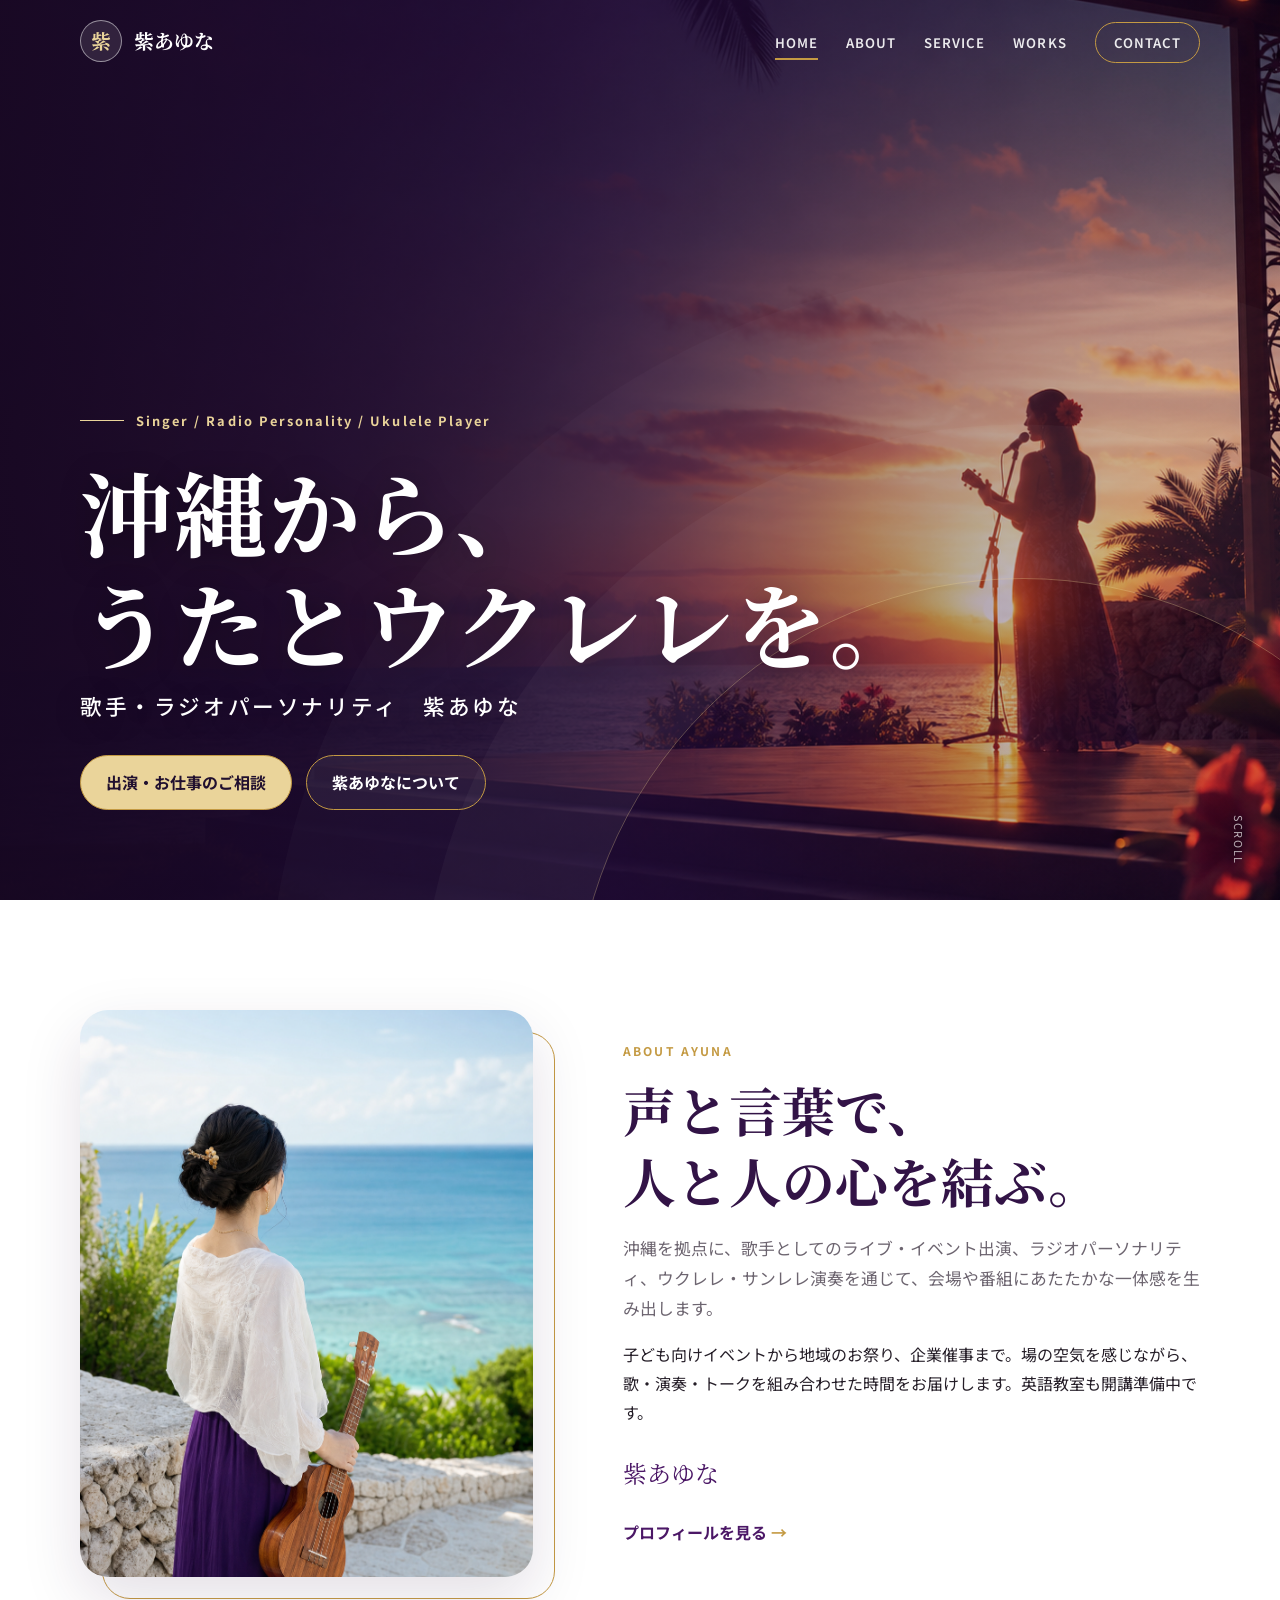
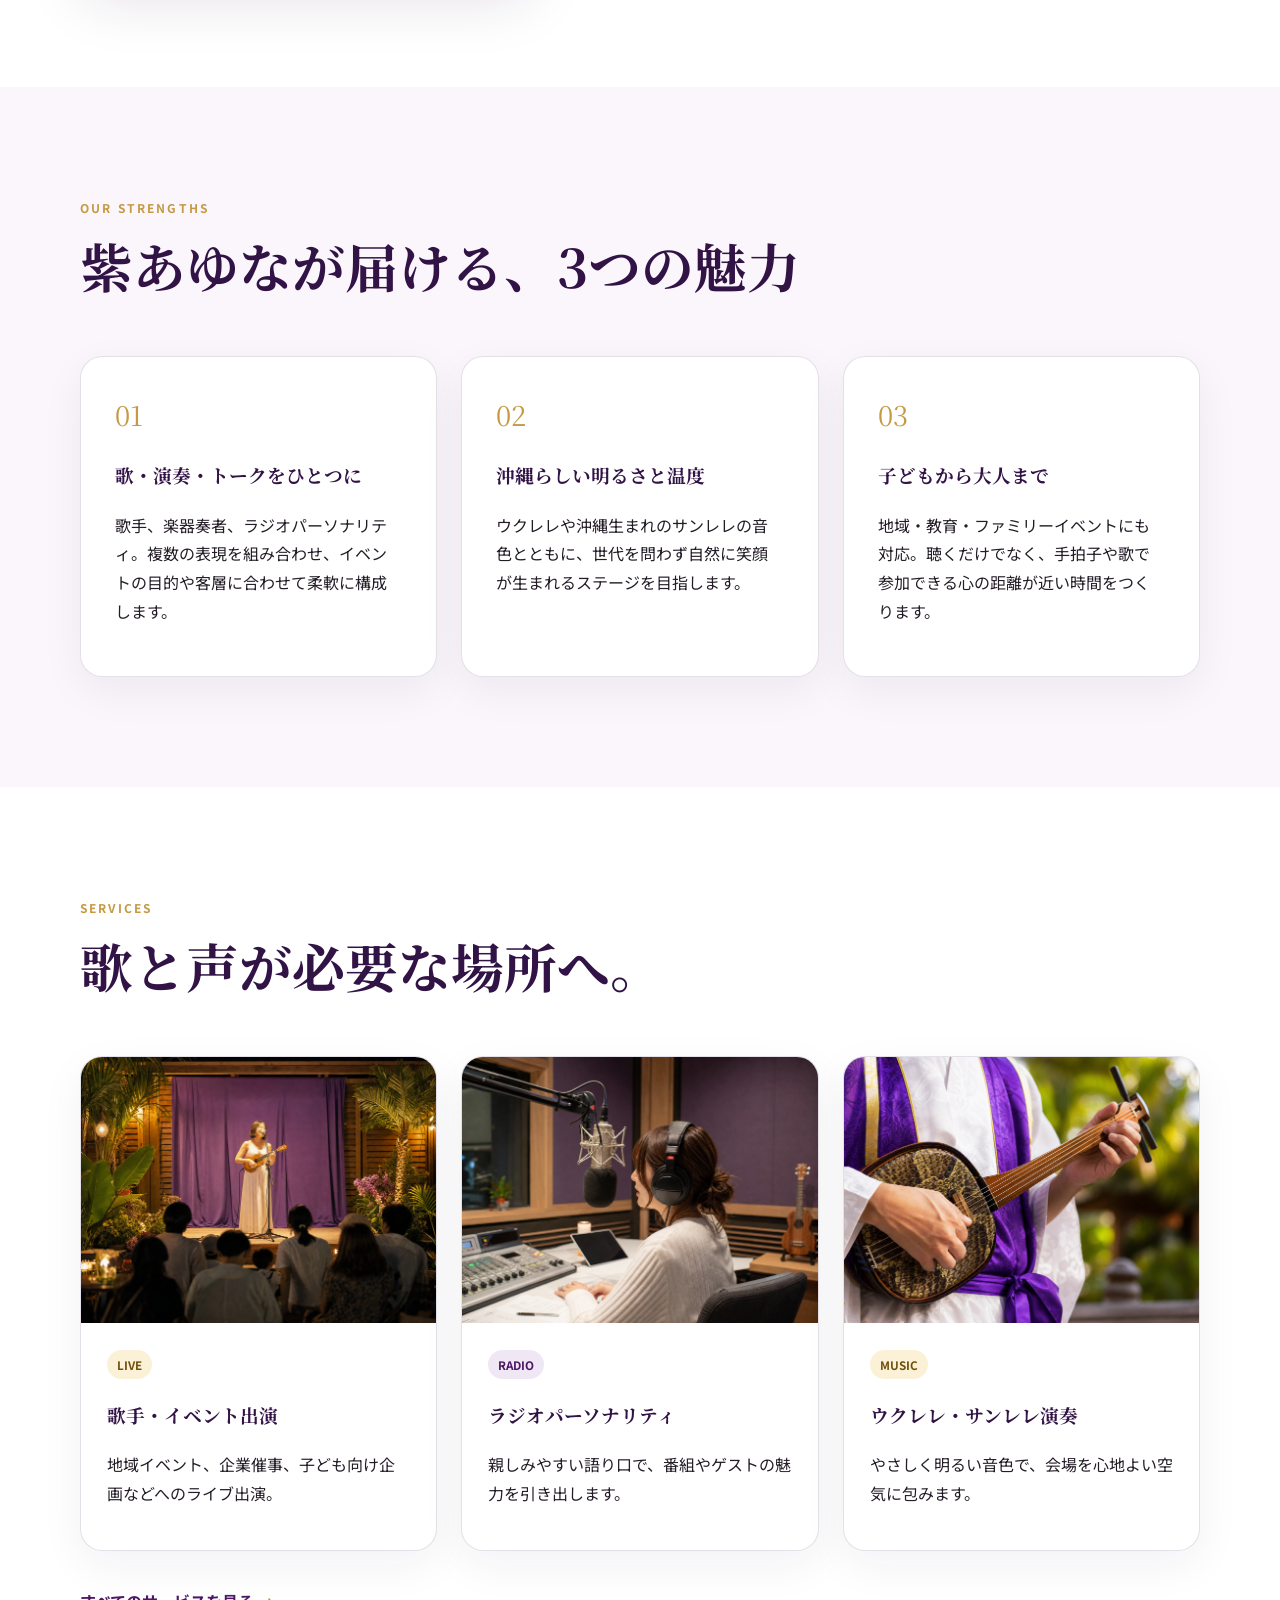
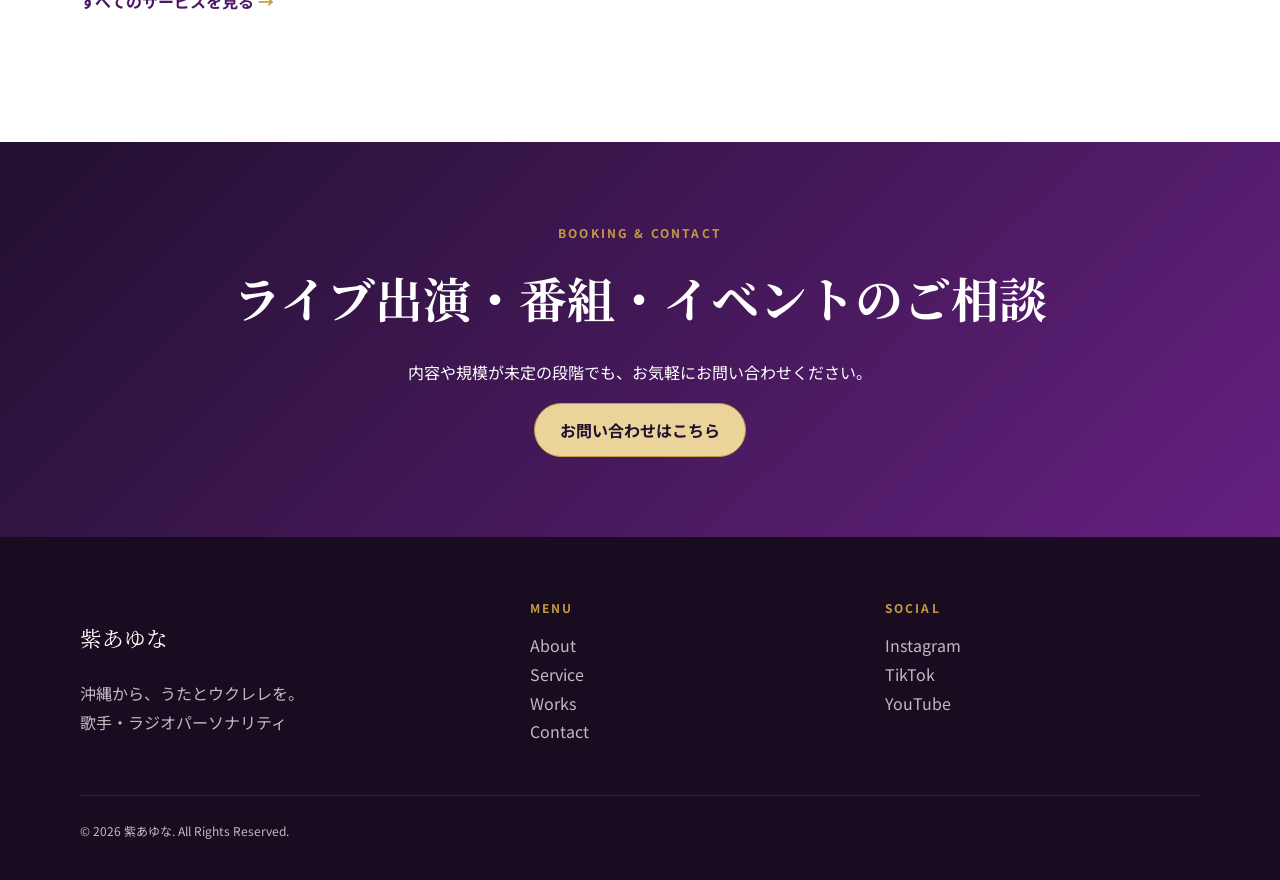
==== index.html @ 67cc9f46 "feat: 紫あゆな公式サイトのプロトタイプを制作" ====
<!doctype html>
<html lang="ja">
<head>
  <meta charset="utf-8">
  <meta name="viewport" content="width=device-width, initial-scale=1">
  <title>紫あゆな｜沖縄の歌手・ラジオパーソナリティ・ウクレレ奏者</title>
  <meta name="description" content="沖縄から、うたとウクレレを。紫あゆなは、沖縄のライブ・イベント出演、ラジオパーソナリティ、ウクレレ・サンレレ演奏で心つながる時間を届けます。">
  <meta name="keywords" content="紫あゆな,沖縄 歌手,ウクレレ 沖縄,サンレレ 沖縄,沖縄 ライブ 出演依頼,オキラジ ラジオパーソナリティ">
  <meta property="og:title" content="紫あゆな｜沖縄から、うたとウクレレを。">
  <meta property="og:description" content="歌手・ラジオパーソナリティ 紫あゆなの公式ビジネスサイト。">
  <meta property="og:type" content="website">
  <meta property="og:image" content="assets/images/hero.png">
  <link rel="stylesheet" href="assets/css/style.css">
  <script type="application/ld+json">{"@context":"https://schema.org","@type":"Person","name":"紫あゆな","jobTitle":"歌手・ラジオパーソナリティ","sameAs":["https://www.instagram.com/369murasakiayuna/","https://www.tiktok.com/@user3553281297065","https://www.youtube.com/@紫あゆな"]}</script>
</head>
<body>
  <a class="skip-link" href="#main">本文へ移動</a>
  <header class="site-header">
    <nav class="container nav-wrap" aria-label="メインナビゲーション">
      <a class="brand" href="index.html"><span class="brand-mark">紫</span><span>紫あゆな</span></a>
      <button class="menu-toggle" type="button" aria-controls="global-menu" aria-expanded="false" aria-label="メニューを開く"><span></span><span></span><span></span></button>
      <ul class="nav-list" id="global-menu">
        <li><a href="index.html" aria-current="page">Home</a></li><li><a href="about.html">About</a></li><li><a href="service.html">Service</a></li><li><a href="works.html">Works</a></li><li><a class="nav-cta" href="contact.html">Contact</a></li>
      </ul>
    </nav>
  </header>

  <main id="main">
    <section class="hero" aria-labelledby="hero-title">
      <div class="container hero-content">
        <p class="hero-kicker">Singer / Radio Personality / Ukulele Player</p>
        <h1 id="hero-title">沖縄から、<br>うたとウクレレを。<span>歌手・ラジオパーソナリティ　紫あゆな</span></h1>
        <div class="hero-actions"><a class="btn btn-primary" href="contact.html">出演・お仕事のご相談</a><a class="btn btn-secondary" href="about.html">紫あゆなについて</a></div>
      </div>
      <span class="hero-scroll" aria-hidden="true">SCROLL</span>
    </section>

    <section class="section">
      <div class="container intro-grid">
        <div class="image-frame reveal"><img src="assets/images/about.png" alt="沖縄で活動する歌手・ウクレレ奏者 紫あゆなのイメージ" loading="lazy"></div>
        <div class="reveal">
          <p class="eyebrow">About Ayuna</p>
          <h2 class="section-title">声と言葉で、<br>人と人の心を結ぶ。</h2>
          <p class="lead">沖縄を拠点に、歌手としてのライブ・イベント出演、ラジオパーソナリティ、ウクレレ・サンレレ演奏を通じて、会場や番組にあたたかな一体感を生み出します。</p>
          <p>子ども向けイベントから地域のお祭り、企業催事まで。場の空気を感じながら、歌・演奏・トークを組み合わせた時間をお届けします。英語教室も開講準備中です。</p>
          <p class="signature">紫あゆな</p>
          <a class="link-arrow" href="about.html">プロフィールを見る</a>
        </div>
      </div>
    </section>

    <section class="section section-soft" aria-labelledby="strength-title">
      <div class="container">
        <p class="eyebrow">Our Strengths</p>
        <h2 class="section-title" id="strength-title">紫あゆなが届ける、3つの魅力</h2>
        <div class="feature-grid">
          <article class="feature-card reveal"><span class="card-number">01</span><h3>歌・演奏・トークをひとつに</h3><p>歌手、楽器奏者、ラジオパーソナリティ。複数の表現を組み合わせ、イベントの目的や客層に合わせて柔軟に構成します。</p></article>
          <article class="feature-card reveal"><span class="card-number">02</span><h3>沖縄らしい明るさと温度</h3><p>ウクレレや沖縄生まれのサンレレの音色とともに、世代を問わず自然に笑顔が生まれるステージを目指します。</p></article>
          <article class="feature-card reveal"><span class="card-number">03</span><h3>子どもから大人まで</h3><p>地域・教育・ファミリーイベントにも対応。聴くだけでなく、手拍子や歌で参加できる心の距離が近い時間をつくります。</p></article>
        </div>
      </div>
    </section>

    <section class="section" aria-labelledby="service-title">
      <div class="container">
        <p class="eyebrow">Services</p>
        <h2 class="section-title" id="service-title">歌と声が必要な場所へ。</h2>
        <div class="service-grid">
          <article class="service-card reveal"><img src="assets/images/live.png" alt="沖縄ライブ・イベントで歌う歌手のステージイメージ" loading="lazy"><div class="card-body"><span class="tag gold">LIVE</span><h3>歌手・イベント出演</h3><p>地域イベント、企業催事、子ども向け企画などへのライブ出演。</p></div></article>
          <article class="service-card reveal"><img src="assets/images/radio.png" alt="オキラジなど沖縄のラジオパーソナリティ活動イメージ" loading="lazy"><div class="card-body"><span class="tag">RADIO</span><h3>ラジオパーソナリティ</h3><p>親しみやすい語り口で、番組やゲストの魅力を引き出します。</p></div></article>
          <article class="service-card reveal"><img src="assets/images/ukulele.png" alt="沖縄でウクレレ・サンレレを演奏するイメージ" loading="lazy"><div class="card-body"><span class="tag gold">MUSIC</span><h3>ウクレレ・サンレレ演奏</h3><p>やさしく明るい音色で、会場を心地よい空気に包みます。</p></div></article>
        </div>
        <p style="margin-top:36px"><a class="link-arrow" href="service.html">すべてのサービスを見る</a></p>
      </div>
    </section>

    <section class="cta-section"><div class="container"><p class="eyebrow">Booking &amp; Contact</p><h2>ライブ出演・番組・イベントのご相談</h2><p>内容や規模が未定の段階でも、お気軽にお問い合わせください。</p><a class="btn btn-primary" href="contact.html">お問い合わせはこちら</a></div></section>
  </main>

  <footer class="site-footer"><div class="container"><div class="footer-grid"><div><p class="footer-brand">紫あゆな</p><p>沖縄から、うたとウクレレを。<br>歌手・ラジオパーソナリティ</p></div><div><p class="eyebrow">Menu</p><ul class="footer-nav"><li><a href="about.html">About</a></li><li><a href="service.html">Service</a></li><li><a href="works.html">Works</a></li><li><a href="contact.html">Contact</a></li></ul></div><div><p class="eyebrow">Social</p><ul class="footer-nav"><li><a href="https://www.instagram.com/369murasakiayuna/" target="_blank" rel="noopener">Instagram</a></li><li><a href="https://www.tiktok.com/@user3553281297065" target="_blank" rel="noopener">TikTok</a></li><li><a href="https://www.youtube.com/@%E7%B4%AB%E3%81%82%E3%82%86%E3%81%AA" target="_blank" rel="noopener">YouTube</a></li></ul></div></div><p class="copyright">© 2026 紫あゆな. All Rights Reserved.</p></div></footer>
  <script src="assets/js/common.js"></script>
</body>
</html>
---- assets/css/style.css ----
@import url('https://fonts.googleapis.com/css2?family=Noto+Sans+JP:wght@400;500;600;700&family=Noto+Serif+JP:wght@600;700&display=swap');

:root {
  --purple-950: #21102f;
  --purple-900: #321346;
  --purple-800: #4b1766;
  --purple-700: #652080;
  --purple-500: #9553ad;
  --purple-100: #f0e7f4;
  --purple-50: #faf6fb;
  --gold: #c49a43;
  --gold-light: #ead49a;
  --ink: #241d27;
  --muted: #6d6570;
  --white: #fff;
  --line: rgba(50, 19, 70, .13);
  --shadow: 0 22px 60px rgba(44, 19, 58, .13);
  --radius: 28px;
  --serif: "Noto Serif JP", serif;
  --sans: "Noto Sans JP", sans-serif;
}

* { box-sizing: border-box; }
html { scroll-behavior: smooth; }
body { margin: 0; color: var(--ink); background: var(--white); font-family: var(--sans); line-height: 1.8; }
body.menu-open { overflow: hidden; }
img { display: block; width: 100%; }
a { color: inherit; text-decoration: none; }
button, input, select, textarea { font: inherit; }
button { cursor: pointer; }
.container { width: min(1120px, calc(100% - 40px)); margin-inline: auto; }
.eyebrow { margin: 0 0 12px; color: var(--gold); font-size: .75rem; font-weight: 700; letter-spacing: .18em; text-transform: uppercase; }
.section-title { margin: 0; color: var(--purple-900); font-family: var(--serif); font-size: clamp(2rem, 5vw, 3.3rem); line-height: 1.35; }
.lead { color: var(--muted); font-size: 1.05rem; }
.skip-link { position: fixed; top: -80px; left: 20px; z-index: 1000; padding: 10px 18px; color: #fff; background: var(--purple-900); }
.skip-link:focus { top: 10px; }

.site-header { position: fixed; inset: 0 0 auto; z-index: 100; border-bottom: 1px solid transparent; transition: .3s; }
.site-header.scrolled, .site-header.inner-header { border-color: var(--line); background: rgba(255,255,255,.94); box-shadow: 0 8px 30px rgba(38,18,47,.08); backdrop-filter: blur(14px); }
.nav-wrap { display: flex; min-height: 82px; align-items: center; justify-content: space-between; gap: 24px; }
.brand { display: flex; align-items: center; gap: 12px; color: #fff; font-family: var(--serif); font-size: 1.25rem; font-weight: 700; }
.inner-header .brand, .scrolled .brand { color: var(--purple-900); }
.brand-mark { display: grid; width: 42px; height: 42px; place-items: center; border: 1px solid rgba(255,255,255,.5); border-radius: 50%; color: var(--gold-light); background: rgba(255,255,255,.1); }
.inner-header .brand-mark, .scrolled .brand-mark { border-color: var(--gold); color: var(--gold); background: var(--purple-50); }
.nav-list { display: flex; align-items: center; gap: 28px; margin: 0; padding: 0; list-style: none; }
.nav-list a { position: relative; color: rgba(255,255,255,.9); font-size: .82rem; font-weight: 600; letter-spacing: .08em; text-transform: uppercase; }
.inner-header .nav-list a, .scrolled .nav-list a { color: var(--purple-900); }
.nav-list a::after { content: ""; position: absolute; inset: auto 50% -8px; height: 2px; background: var(--gold); transition: .2s; }
.nav-list a:hover::after, .nav-list a[aria-current="page"]::after { left: 0; right: 0; }
.nav-cta { padding: 10px 18px; border: 1px solid var(--gold); border-radius: 999px; }
.menu-toggle { display: none; width: 46px; height: 46px; padding: 11px; border: 1px solid rgba(255,255,255,.45); border-radius: 50%; background: rgba(255,255,255,.08); }
.inner-header .menu-toggle, .scrolled .menu-toggle { border-color: var(--line); background: var(--purple-50); }
.menu-toggle span { display: block; height: 2px; margin: 5px 0; background: #fff; transition: .25s; }
.inner-header .menu-toggle span, .scrolled .menu-toggle span { background: var(--purple-900); }

.hero { position: relative; display: grid; min-height: 100svh; align-items: end; overflow: hidden; color: #fff; background: var(--purple-950); }
.hero::before { content: ""; position: absolute; inset: 0; background: linear-gradient(90deg, rgba(24,8,34,.88) 0%, rgba(45,14,61,.54) 50%, rgba(35,10,48,.15) 100%), url('../images/hero.png') center/cover; transform: scale(1.02); }
.hero::after { content: ""; position: absolute; right: -15vw; bottom: -45vw; width: 70vw; height: 70vw; border: 1px solid rgba(234,212,154,.32); border-radius: 50%; box-shadow: 0 0 0 12vw rgba(255,255,255,.03), 0 0 0 24vw rgba(255,255,255,.02); }
.hero-content { position: relative; z-index: 1; padding: 190px 0 90px; }
.hero-kicker { display: flex; align-items: center; gap: 12px; margin-bottom: 22px; color: var(--gold-light); font-size: .8rem; font-weight: 700; letter-spacing: .16em; }
.hero-kicker::before { content: ""; width: 44px; height: 1px; background: var(--gold-light); }
.hero h1 { max-width: 900px; margin: 0; font-family: var(--serif); font-size: clamp(2.65rem, 7.2vw, 6.2rem); line-height: 1.22; letter-spacing: .02em; text-shadow: 0 4px 30px rgba(0,0,0,.3); }
.hero h1 span { display: block; margin-top: 14px; font-family: var(--sans); font-size: clamp(.95rem, 2vw, 1.35rem); font-weight: 500; letter-spacing: .12em; }
.hero-actions { display: flex; flex-wrap: wrap; gap: 14px; margin-top: 36px; }
.btn { display: inline-flex; min-height: 50px; align-items: center; justify-content: center; padding: 12px 25px; border: 1px solid var(--gold); border-radius: 999px; font-weight: 700; transition: .2s; }
.btn-primary { color: var(--purple-950); background: var(--gold-light); }
.btn-secondary { color: #fff; background: rgba(255,255,255,.05); }
.btn:hover { transform: translateY(-2px); box-shadow: 0 12px 28px rgba(0,0,0,.17); }
.hero-scroll { position: absolute; right: 32px; bottom: 35px; z-index: 2; color: rgba(255,255,255,.68); font-size: .68rem; letter-spacing: .15em; writing-mode: vertical-rl; }

.section { padding: 110px 0; }
.section-soft { background: var(--purple-50); }
.intro-grid, .split { display: grid; grid-template-columns: .88fr 1.12fr; align-items: center; gap: clamp(44px, 7vw, 100px); }
.image-frame { position: relative; }
.image-frame::before { content: ""; position: absolute; inset: 22px -22px -22px 22px; z-index: 0; border: 1px solid var(--gold); border-radius: var(--radius); }
.image-frame img { position: relative; z-index: 1; aspect-ratio: 4 / 5; border-radius: var(--radius); object-fit: cover; box-shadow: var(--shadow); }
.signature { color: var(--purple-800); font-family: var(--serif); font-size: 1.5rem; }
.feature-grid, .service-grid, .works-grid { display: grid; grid-template-columns: repeat(3, 1fr); gap: 24px; margin-top: 54px; }
.feature-card, .service-card, .work-card { overflow: hidden; border: 1px solid var(--line); border-radius: 22px; background: #fff; box-shadow: 0 14px 44px rgba(55,25,68,.06); transition: .25s; }
.feature-card:hover, .service-card:hover, .work-card:hover { transform: translateY(-6px); box-shadow: var(--shadow); }
.feature-card { padding: 34px; }
.card-number { color: var(--gold); font-family: var(--serif); font-size: 1.7rem; }
.feature-card h3, .service-card h2, .service-card h3, .work-card h2, .work-card h3 { color: var(--purple-900); font-family: var(--serif); }
.service-card img, .work-card img { aspect-ratio: 4 / 3; object-fit: cover; }
.card-body { padding: 26px; }
.tag { display: inline-block; padding: 4px 10px; border-radius: 999px; color: var(--purple-800); background: var(--purple-100); font-size: .73rem; font-weight: 700; }
.tag.gold { color: #70500c; background: #fbf1d6; }
.link-arrow { color: var(--purple-800); font-weight: 700; }
.link-arrow::after { content: " →"; color: var(--gold); }

.page-hero { position: relative; display: grid; min-height: 520px; padding-top: 82px; align-items: center; overflow: hidden; color: #fff; background: var(--purple-900); }
.page-hero::before { content: ""; position: absolute; inset: 0; background: linear-gradient(90deg, rgba(35,12,49,.92), rgba(55,17,73,.58)), var(--page-image) center/cover; }
.page-hero::after { content: ""; position: absolute; right: -100px; top: 120px; width: 380px; height: 380px; border: 1px solid rgba(234,212,154,.25); border-radius: 50%; }
.page-hero-content { position: relative; z-index: 1; }
.page-hero h1 { margin: 0; font-family: var(--serif); font-size: clamp(2.7rem, 7vw, 5rem); line-height: 1.2; }
.page-hero p { max-width: 680px; color: rgba(255,255,255,.82); }
.about-hero { --page-image: url('../images/about.png'); }
.service-hero { --page-image: url('../images/live.png'); }
.works-hero { --page-image: url('../images/ukulele.png'); }
.contact-hero { --page-image: url('../images/radio.png'); }

.timeline { margin: 50px 0 0; padding: 0; list-style: none; }
.timeline li { position: relative; display: grid; grid-template-columns: 110px 1fr; gap: 26px; padding: 0 0 35px 30px; border-left: 1px solid var(--gold); }
.timeline li::before { content: ""; position: absolute; left: -6px; top: 9px; width: 11px; height: 11px; border-radius: 50%; background: var(--gold); box-shadow: 0 0 0 6px #fbf4df; }
.timeline time { color: var(--purple-800); font-weight: 700; }
.timeline h3 { margin: 0 0 5px; color: var(--purple-900); }
.stats { display: grid; grid-template-columns: repeat(3, 1fr); gap: 18px; margin-top: 42px; }
.stat { padding: 28px; border-radius: 18px; text-align: center; background: var(--purple-50); }
.stat strong { display: block; color: var(--purple-800); font-family: var(--serif); font-size: 2rem; }
.notice { padding: 18px 22px; border-left: 3px solid var(--gold); color: var(--muted); background: #fffaf0; }
.service-grid.four { grid-template-columns: repeat(2, 1fr); }
.service-card.featured { border-color: rgba(196,154,67,.55); }
.service-icon { display: grid; width: 54px; height: 54px; place-items: center; border-radius: 50%; color: #fff; background: var(--purple-800); font-family: var(--serif); font-size: 1.4rem; }
.process { counter-reset: step; display: grid; grid-template-columns: repeat(3,1fr); gap: 20px; margin-top: 48px; }
.process article { position: relative; padding: 30px; border-top: 1px solid var(--gold); background: #fff; }
.process article::before { counter-increment: step; content: "0" counter(step); color: var(--gold); font-family: var(--serif); font-size: 2rem; }

.works-grid { grid-template-columns: repeat(2, 1fr); }
.work-card:first-child { grid-column: 1 / -1; display: grid; grid-template-columns: 1.2fr .8fr; }
.work-card:first-child img { height: 100%; min-height: 360px; }
.social-links { display: grid; grid-template-columns: repeat(4,1fr); gap: 16px; margin-top: 36px; }
.social-link { padding: 22px; border: 1px solid var(--line); border-radius: 16px; text-align: center; font-weight: 700; background: #fff; transition: .2s; }
.social-link:hover { color: #fff; border-color: var(--purple-800); background: var(--purple-800); }

.contact-layout { display: grid; grid-template-columns: .7fr 1.3fr; gap: 60px; }
.contact-panel { padding: 34px; border-radius: 22px; color: #fff; background: var(--purple-900); }
.contact-panel h2 { font-family: var(--serif); }
.contact-panel a { color: var(--gold-light); }
.contact-form { display: grid; gap: 21px; }
.form-row { display: grid; grid-template-columns: 1fr 1fr; gap: 18px; }
.field label { display: block; margin-bottom: 7px; color: var(--purple-900); font-weight: 700; }
.required { color: #a53046; font-size: .75rem; }
.field input, .field select, .field textarea { width: 100%; padding: 14px 16px; border: 1px solid #d8cfdc; border-radius: 10px; color: var(--ink); background: #fff; outline: none; }
.field textarea { min-height: 180px; resize: vertical; }
.field input:focus, .field select:focus, .field textarea:focus { border-color: var(--purple-500); box-shadow: 0 0 0 4px rgba(149,83,173,.13); }
.submit-btn { border: 0; color: #fff; background: var(--purple-800); }
.submit-btn:disabled { cursor: wait; opacity: .65; }
.form-status { display: none; padding: 16px 20px; border-radius: 10px; }
.form-status.show { display: block; }
.form-status.success { color: #175a3a; background: #e7f7ee; }
.form-status.error { color: #842737; background: #fdecef; }
.hp-field { position: absolute; left: -9999px; }

.cta-section { padding: 80px 0; color: #fff; text-align: center; background: linear-gradient(135deg, var(--purple-950), var(--purple-700)); }
.cta-section h2 { margin: 0 0 14px; font-family: var(--serif); font-size: clamp(1.8rem,5vw,3rem); }
.site-footer { padding: 60px 0 26px; color: rgba(255,255,255,.72); background: #190c20; }
.footer-grid { display: grid; grid-template-columns: 1.3fr 1fr 1fr; gap: 40px; }
.footer-brand { color: #fff; font-family: var(--serif); font-size: 1.35rem; }
.footer-nav { margin: 0; padding: 0; list-style: none; }
.footer-nav a:hover { color: var(--gold-light); }
.copyright { margin-top: 42px; padding-top: 24px; border-top: 1px solid rgba(255,255,255,.1); font-size: .75rem; }
.reveal { opacity: 0; transform: translateY(22px); transition: opacity .7s, transform .7s; }
.reveal.visible { opacity: 1; transform: none; }

@media (max-width: 860px) {
  .menu-toggle { display: block; }
  .nav-list { position: fixed; inset: 0; z-index: -1; display: flex; flex-direction: column; justify-content: center; gap: 30px; visibility: hidden; opacity: 0; background: rgba(32,13,43,.98); transition: .25s; }
  .nav-list.open { visibility: visible; opacity: 1; }
  .nav-list a, .inner-header .nav-list a, .scrolled .nav-list a { color: #fff; font-size: 1.05rem; }
  .menu-toggle[aria-expanded="true"] { position: relative; z-index: 2; border-color: rgba(255,255,255,.3); }
  .menu-toggle[aria-expanded="true"] span { background: #fff; }
  .menu-toggle[aria-expanded="true"] span:nth-child(1) { transform: translateY(7px) rotate(45deg); }
  .menu-toggle[aria-expanded="true"] span:nth-child(2) { opacity: 0; }
  .menu-toggle[aria-expanded="true"] span:nth-child(3) { transform: translateY(-7px) rotate(-45deg); }
  .intro-grid, .split, .contact-layout { grid-template-columns: 1fr; }
  .feature-grid, .service-grid { grid-template-columns: repeat(2,1fr); }
  .social-links { grid-template-columns: repeat(2,1fr); }
  .footer-grid { grid-template-columns: 1fr 1fr; }
}

@media (max-width: 600px) {
  .container { width: min(100% - 28px, 1120px); }
  .nav-wrap { min-height: 70px; }
  .brand-mark { width: 38px; height: 38px; }
  .hero-content { padding: 150px 0 74px; }
  .hero h1 { font-size: clamp(2.2rem, 12vw, 3.5rem); }
  .hero-scroll { display: none; }
  .section { padding: 78px 0; }
  .page-hero { min-height: 450px; padding-top: 70px; }
  .feature-grid, .service-grid, .service-grid.four, .works-grid, .process, .stats, .form-row { grid-template-columns: 1fr; }
  .work-card:first-child { grid-column: auto; display: block; }
  .work-card:first-child img { min-height: 0; }
  .timeline li { grid-template-columns: 1fr; gap: 4px; }
  .image-frame::before { inset: 12px -10px -12px 10px; }
  .footer-grid { grid-template-columns: 1fr; }
}

@media (prefers-reduced-motion: reduce) {
  *, *::before, *::after { scroll-behavior: auto !important; transition: none !important; animation: none !important; }
  .reveal { opacity: 1; transform: none; }
}
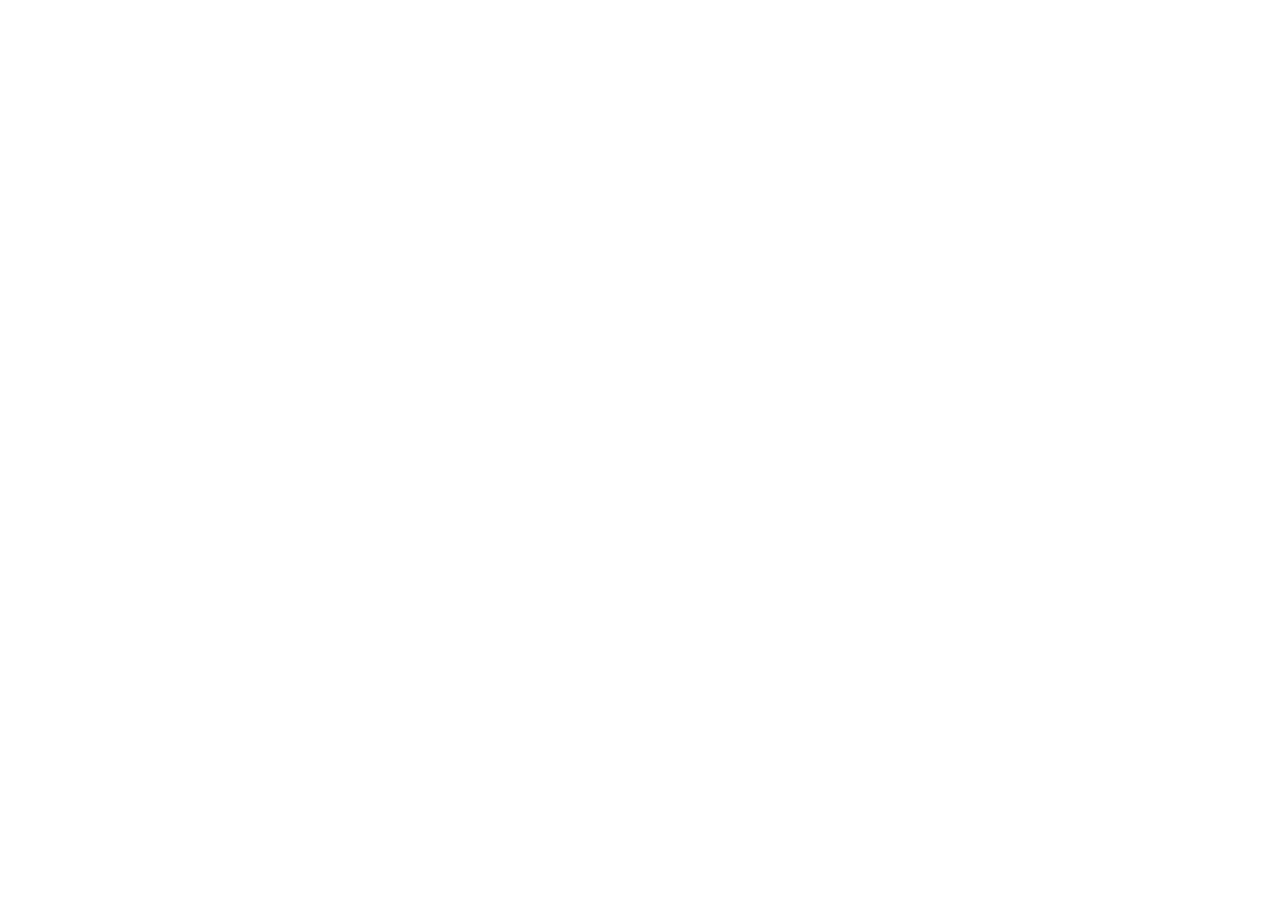
==== commit 582fd5f3: "chore: 旧HPの各ページを、新しいHP（ayunamurasaki.github.io/hp）への転送に差し替えた Why: 以前お渡ししたこのURLを開いても、古い版ではなく公開中の ver2" ====
--- a/index.html
+++ b/index.html
@@ -1,83 +1,17 @@
 <!doctype html>
 <html lang="ja">
 <head>
-  <meta charset="utf-8">
-  <meta name="viewport" content="width=device-width, initial-scale=1">
-  <title>紫あゆな｜沖縄の歌手・ラジオパーソナリティ・ウクレレ奏者</title>
-  <meta name="description" content="沖縄から、うたとウクレレを。紫あゆなは、沖縄のライブ・イベント出演、ラジオパーソナリティ、ウクレレ・サンレレ演奏で心つながる時間を届けます。">
-  <meta name="keywords" content="紫あゆな,沖縄 歌手,ウクレレ 沖縄,サンレレ 沖縄,沖縄 ライブ 出演依頼,オキラジ ラジオパーソナリティ">
-  <meta property="og:title" content="紫あゆな｜沖縄から、うたとウクレレを。">
-  <meta property="og:description" content="歌手・ラジオパーソナリティ 紫あゆなの公式ビジネスサイト。">
-  <meta property="og:type" content="website">
-  <meta property="og:image" content="assets/images/hero.png">
-  <link rel="stylesheet" href="assets/css/style.css">
-  <script type="application/ld+json">{"@context":"https://schema.org","@type":"Person","name":"紫あゆな","jobTitle":"歌手・ラジオパーソナリティ","sameAs":["https://www.instagram.com/369murasakiayuna/","https://www.tiktok.com/@user3553281297065","https://www.youtube.com/@紫あゆな"]}</script>
+<meta charset="utf-8">
+<meta name="viewport" content="width=device-width,initial-scale=1">
+<meta name="robots" content="noindex">
+<title>紫あゆな｜ホームページは移転しました</title>
+<link rel="canonical" href="https://ayunamurasaki.github.io/hp/">
+<script>location.replace("https://ayunamurasaki.github.io/hp/" + location.hash);</script>
+<meta http-equiv="refresh" content="1;url=https://ayunamurasaki.github.io/hp/">
+<style>body{margin:0;padding:48px 20px;font-family:sans-serif;text-align:center;color:#2b3a44;background:#f4f8fb}a{color:#3e6f8e;font-weight:700}</style>
 </head>
 <body>
-  <a class="skip-link" href="#main">本文へ移動</a>
-  <header class="site-header">
-    <nav class="container nav-wrap" aria-label="メインナビゲーション">
-      <a class="brand" href="index.html"><span class="brand-mark">紫</span><span>紫あゆな</span></a>
-      <button class="menu-toggle" type="button" aria-controls="global-menu" aria-expanded="false" aria-label="メニューを開く"><span></span><span></span><span></span></button>
-      <ul class="nav-list" id="global-menu">
-        <li><a href="index.html" aria-current="page">Home</a></li><li><a href="about.html">About</a></li><li><a href="service.html">Service</a></li><li><a href="works.html">Works</a></li><li><a class="nav-cta" href="contact.html">Contact</a></li>
-      </ul>
-    </nav>
-  </header>
-
-  <main id="main">
-    <section class="hero" aria-labelledby="hero-title">
-      <div class="container hero-content">
-        <p class="hero-kicker">Singer / Radio Personality / Ukulele Player</p>
-        <h1 id="hero-title">沖縄から、<br>うたとウクレレを。<span>歌手・ラジオパーソナリティ　紫あゆな</span></h1>
-        <div class="hero-actions"><a class="btn btn-primary" href="contact.html">出演・お仕事のご相談</a><a class="btn btn-secondary" href="about.html">紫あゆなについて</a></div>
-      </div>
-      <span class="hero-scroll" aria-hidden="true">SCROLL</span>
-    </section>
-
-    <section class="section">
-      <div class="container intro-grid">
-        <div class="image-frame reveal"><img src="assets/images/about.png" alt="沖縄で活動する歌手・ウクレレ奏者 紫あゆなのイメージ" loading="lazy"></div>
-        <div class="reveal">
-          <p class="eyebrow">About Ayuna</p>
-          <h2 class="section-title">声と言葉で、<br>人と人の心を結ぶ。</h2>
-          <p class="lead">沖縄を拠点に、歌手としてのライブ・イベント出演、ラジオパーソナリティ、ウクレレ・サンレレ演奏を通じて、会場や番組にあたたかな一体感を生み出します。</p>
-          <p>子ども向けイベントから地域のお祭り、企業催事まで。場の空気を感じながら、歌・演奏・トークを組み合わせた時間をお届けします。英語教室も開講準備中です。</p>
-          <p class="signature">紫あゆな</p>
-          <a class="link-arrow" href="about.html">プロフィールを見る</a>
-        </div>
-      </div>
-    </section>
-
-    <section class="section section-soft" aria-labelledby="strength-title">
-      <div class="container">
-        <p class="eyebrow">Our Strengths</p>
-        <h2 class="section-title" id="strength-title">紫あゆなが届ける、3つの魅力</h2>
-        <div class="feature-grid">
-          <article class="feature-card reveal"><span class="card-number">01</span><h3>歌・演奏・トークをひとつに</h3><p>歌手、楽器奏者、ラジオパーソナリティ。複数の表現を組み合わせ、イベントの目的や客層に合わせて柔軟に構成します。</p></article>
-          <article class="feature-card reveal"><span class="card-number">02</span><h3>沖縄らしい明るさと温度</h3><p>ウクレレや沖縄生まれのサンレレの音色とともに、世代を問わず自然に笑顔が生まれるステージを目指します。</p></article>
-          <article class="feature-card reveal"><span class="card-number">03</span><h3>子どもから大人まで</h3><p>地域・教育・ファミリーイベントにも対応。聴くだけでなく、手拍子や歌で参加できる心の距離が近い時間をつくります。</p></article>
-        </div>
-      </div>
-    </section>
-
-    <section class="section" aria-labelledby="service-title">
-      <div class="container">
-        <p class="eyebrow">Services</p>
-        <h2 class="section-title" id="service-title">歌と声が必要な場所へ。</h2>
-        <div class="service-grid">
-          <article class="service-card reveal"><img src="assets/images/live.png" alt="沖縄ライブ・イベントで歌う歌手のステージイメージ" loading="lazy"><div class="card-body"><span class="tag gold">LIVE</span><h3>歌手・イベント出演</h3><p>地域イベント、企業催事、子ども向け企画などへのライブ出演。</p></div></article>
-          <article class="service-card reveal"><img src="assets/images/radio.png" alt="オキラジなど沖縄のラジオパーソナリティ活動イメージ" loading="lazy"><div class="card-body"><span class="tag">RADIO</span><h3>ラジオパーソナリティ</h3><p>親しみやすい語り口で、番組やゲストの魅力を引き出します。</p></div></article>
-          <article class="service-card reveal"><img src="assets/images/ukulele.png" alt="沖縄でウクレレ・サンレレを演奏するイメージ" loading="lazy"><div class="card-body"><span class="tag gold">MUSIC</span><h3>ウクレレ・サンレレ演奏</h3><p>やさしく明るい音色で、会場を心地よい空気に包みます。</p></div></article>
-        </div>
-        <p style="margin-top:36px"><a class="link-arrow" href="service.html">すべてのサービスを見る</a></p>
-      </div>
-    </section>
-
-    <section class="cta-section"><div class="container"><p class="eyebrow">Booking &amp; Contact</p><h2>ライブ出演・番組・イベントのご相談</h2><p>内容や規模が未定の段階でも、お気軽にお問い合わせください。</p><a class="btn btn-primary" href="contact.html">お問い合わせはこちら</a></div></section>
-  </main>
-
-  <footer class="site-footer"><div class="container"><div class="footer-grid"><div><p class="footer-brand">紫あゆな</p><p>沖縄から、うたとウクレレを。<br>歌手・ラジオパーソナリティ</p></div><div><p class="eyebrow">Menu</p><ul class="footer-nav"><li><a href="about.html">About</a></li><li><a href="service.html">Service</a></li><li><a href="works.html">Works</a></li><li><a href="contact.html">Contact</a></li></ul></div><div><p class="eyebrow">Social</p><ul class="footer-nav"><li><a href="https://www.instagram.com/369murasakiayuna/" target="_blank" rel="noopener">Instagram</a></li><li><a href="https://www.tiktok.com/@user3553281297065" target="_blank" rel="noopener">TikTok</a></li><li><a href="https://www.youtube.com/@%E7%B4%AB%E3%81%82%E3%82%86%E3%81%AA" target="_blank" rel="noopener">YouTube</a></li></ul></div></div><p class="copyright">© 2026 紫あゆな. All Rights Reserved.</p></div></footer>
-  <script src="assets/js/common.js"></script>
+<p>紫あゆなのホームページは、新しい場所へ移りました。</p>
+<p><a href="https://ayunamurasaki.github.io/hp/">新しいホームページへ</a></p>
 </body>
 </html>
